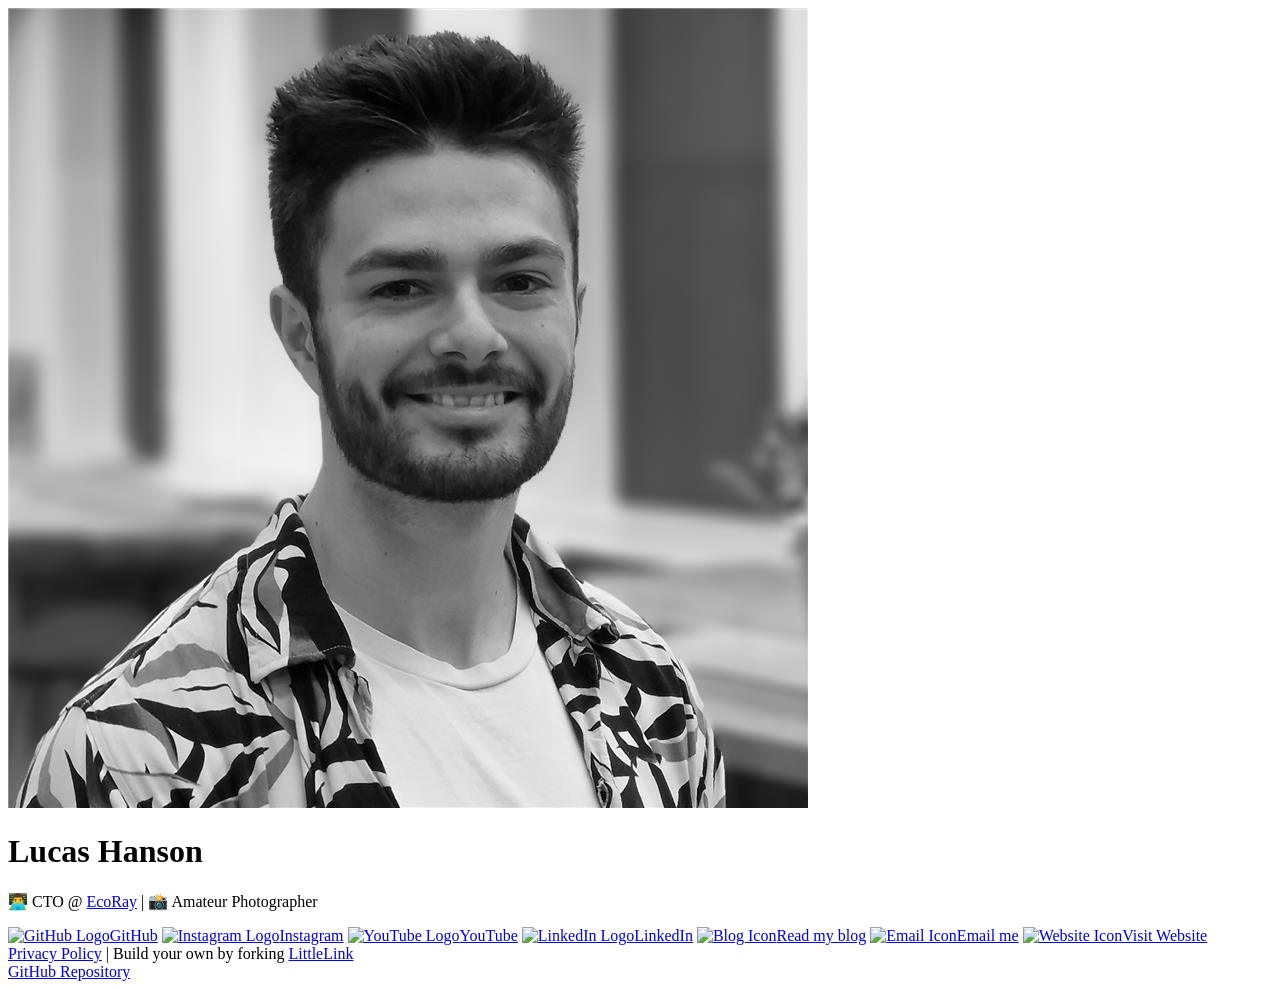
==== index.html @ f8c9f1c0 "Update personal description in index.html" ====
<!DOCTYPE html>

<!--
  To change the theme, change the class on the html tag below to one of:
  - theme-auto: Automatically switches based on user's system preferences
  - theme-light: Forces light theme
  - theme-dark: Forces dark theme
-->

<html class="theme-auto" lang="en"> <!-- Update`class="theme-auto" with your preference -->

  <head>
    <meta charset="utf-8">
    <meta name="viewport" content="width=device-width, initial-scale=1">

    <!-- Page Title - Change this to your name/brand (50-60 characters recommended) -->
    <title>Lucas Hanson</title>
    <link rel="icon" type="image/x-icon" href="images/logo.ico"> <!-- Update this with your own favicon -->

    <!-- Meta Description - Write a description (150-160 characters recommended) -->
    <meta name="description" content="CTO at EcoRay and Amateur Photographer">

    <!-- Keywords -->
    <meta name="keywords" content="Lucas Hanson, Software Developer, Photographer, Links">

    <!-- Canonical URL - Helps prevent duplicate content issues -->
    <meta rel="canonical" href="https://links.lucashanson.dk">

    <!-- Author Information -->
    <meta name="Lucas Hanson" content="Links to my social media profiles and websites.">

    <!-- Stylesheets -->
    <link rel="stylesheet" href="css/reset.css">
    <link rel="stylesheet" href="css/style.css">
    <link rel="stylesheet" href="css/brands.css">

    <!-- LittleLink Extended Stylesheet (Optional) -->
    <!-- <link rel="stylesheet" href="css/brands-extended.css"> -->
    <!-- Learn more at https://github.com/sethcottle/littlelink-extended.
         Remove comments if you've added LittleLink Extended dependencies -->

  </head>

<body>

    <div class="container">
        <div class="column">

            <!--
              By default, the Avatar is rounded. Use the following:
              - avatar--rounded: Automatically rounds the image
              - avatar--soft: Slightly rounds the image
              - avatar--none: Removes any rounding

              Be sure to replace the src with your own image path and update the alt text
            -->
            <img class="avatar avatar--rounded" src="images/profile_pic.jpg" alt="Lucas Hanson Profile Picture">

            <!-- Replace with your name or brand -->
            <h1>
              <div>Lucas Hanson</div>
            </h1>

            <!-- Add a short description about yourself or your brand -->
            <p>👨‍💻 CTO @ <a href="https://ecoray.dk">EcoRay</a> | 📸 Amateur Photographer</p>

            <!-- All your buttons go here -->
            <div class="button-stack" role="navigation">

              <!-- GitHub -->
              <a class="button button-github" href="/gh" target="_blank" rel="noopener" role="button"><img class="icon" aria-hidden="true" src="images/icons/github.svg" alt="GitHub Logo">GitHub</a>

              <!-- Instagram -->
              <a class="button button-instagram" href="/ig" target="_blank" rel="noopener" role="button"><img class="icon" aria-hidden="true" src="images/icons/instagram.svg" alt="Instagram Logo">Instagram</a>

              <!-- YouTube -->
              <a class="button button-yt" href="/yt" target="_blank" rel="noopener" role="button"><img class="icon" aria-hidden="true" src="images/icons/youtube.svg" alt="YouTube Logo">YouTube</a>
              
              <!-- LinkedIn -->
              <a class="button button-linked" href="/li" target="_blank" rel="noopener" role="button"><img class="icon" aria-hidden="true" src="images/icons/linkedin.svg" alt="LinkedIn Logo">LinkedIn</a>

              <!-- Generic Blog -->
              <a class="button button-default" href="https://lucashanson.dk/blog" target="_blank" rel="noopener" role="button"><img class="icon" aria-hidden="true" src="images/icons/generic-blog.svg" alt="Blog Icon">Read my blog</a>

              <!-- Generic Email -->
              <a class="button button-default" href="mailto:contact@lucashanson.dk" target="_blank" rel="noopener" role="button"><img class="icon" aria-hidden="true" src="images/icons/generic-email.svg" alt="Email Icon">Email me</a>

              <!-- Generic Website -->
              <a class="button button-default" href="https://lucashanson.dk" target="_blank" rel="noopener" role="button"><img class="icon" aria-hidden="true" src="images/icons/generic-website.svg" alt="Website Icon">Visit Website</a>

      </div>

      <!-- Feel free to add your own footer information, including updating `privacy.html` to reflect how your LittleLink fork is set up -->
      <footer>
        <a href="privacy.html">Privacy Policy</a> | Build your own by forking <a href="https://littlelink.io" target="_blank" rel="noopener">LittleLink</a><br/>
        <a href="/littlelink" target="_blank" rel="noopener">GitHub Repository</a>
        </footer>

    </div>
  </div>

</body>

</html>
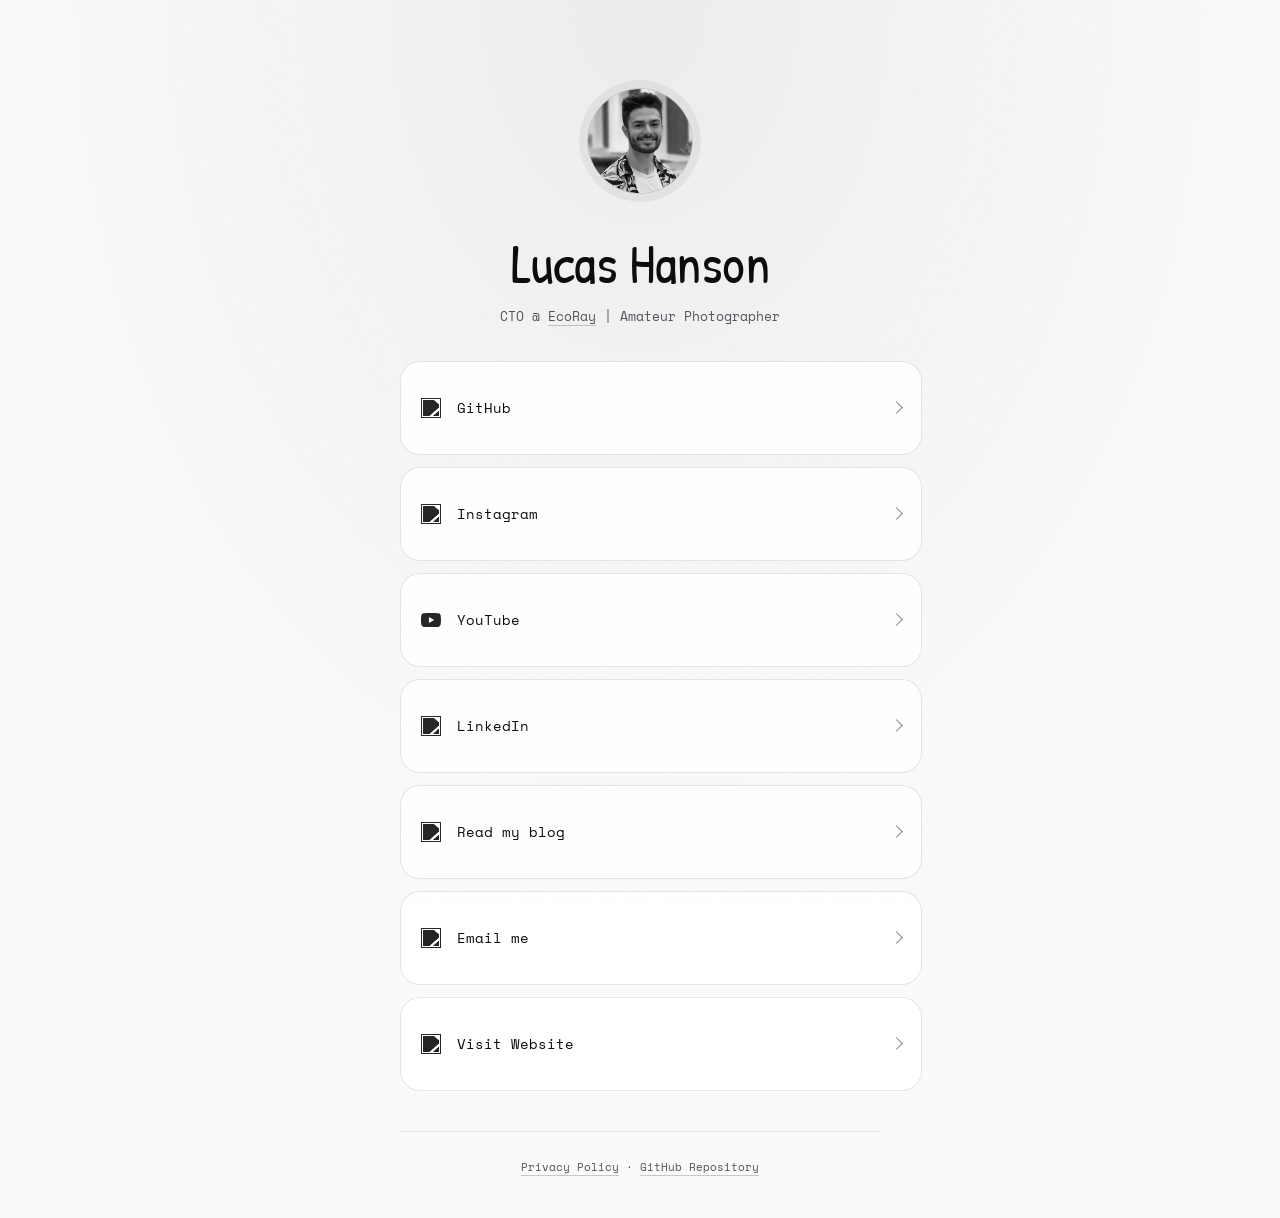
==== commit 8eba1fde: "feat(ui): align personal links with ObsidianUI" ====
--- a/index.html
+++ b/index.html
@@ -24,80 +24,61 @@
     <meta name="keywords" content="Lucas Hanson, Software Developer, Photographer, Links">
 
     <!-- Canonical URL - Helps prevent duplicate content issues -->
-    <meta rel="canonical" href="https://links.lucashanson.dk">
+    <link rel="canonical" href="https://links.lucashanson.dk/">
 
     <!-- Author Information -->
     <meta name="Lucas Hanson" content="Links to my social media profiles and websites.">
 
-    <!-- Stylesheets -->
+    <!-- Typography shared with lucashanson.dk -->
+    <link rel="preconnect" href="https://fonts.googleapis.com">
+    <link rel="preconnect" href="https://fonts.gstatic.com" crossorigin>
+    <link rel="stylesheet" href="https://fonts.googleapis.com/css2?family=Patrick+Hand&family=Space+Mono:wght@400&display=swap">
     <link rel="stylesheet" href="css/reset.css">
     <link rel="stylesheet" href="css/style.css">
-    <link rel="stylesheet" href="css/brands.css">
-
-    <!-- LittleLink Extended Stylesheet (Optional) -->
-    <!-- <link rel="stylesheet" href="css/brands-extended.css"> -->
-    <!-- Learn more at https://github.com/sethcottle/littlelink-extended.
-         Remove comments if you've added LittleLink Extended dependencies -->
 
   </head>
 
 <body>
 
-    <div class="container">
-        <div class="column">
+    <main class="container">
+            <img class="avatar avatar--rounded" src="images/profile_pic.jpg" width="104" height="104" alt="Lucas Hanson Profile Picture">
 
-            <!--
-              By default, the Avatar is rounded. Use the following:
-              - avatar--rounded: Automatically rounds the image
-              - avatar--soft: Slightly rounds the image
-              - avatar--none: Removes any rounding
-
-              Be sure to replace the src with your own image path and update the alt text
-            -->
-            <img class="avatar avatar--rounded" src="images/profile_pic.jpg" alt="Lucas Hanson Profile Picture">
-
-            <!-- Replace with your name or brand -->
-            <h1>
-              <div>Lucas Hanson</div>
-            </h1>
+            <h1>Lucas Hanson</h1>
 
             <!-- Add a short description about yourself or your brand -->
-            <p>👨‍💻 CTO @ <a href="https://ecoray.dk">EcoRay</a> | 📸 Amateur Photographer</p>
+            <p>CTO @ <a href="https://ecoray.dk">EcoRay</a> | Amateur Photographer</p>
 
             <!-- All your buttons go here -->
-            <div class="button-stack" role="navigation">
+            <nav class="button-stack" aria-label="Personal links">
 
               <!-- GitHub -->
-              <a class="button button-github" href="/gh" target="_blank" rel="noopener" role="button"><img class="icon" aria-hidden="true" src="images/icons/github.svg" alt="GitHub Logo">GitHub</a>
+              <a class="button" href="/gh" target="_blank" rel="noopener"><img class="icon" aria-hidden="true" src="images/icons/github.svg" alt="">GitHub</a>
 
               <!-- Instagram -->
-              <a class="button button-instagram" href="/ig" target="_blank" rel="noopener" role="button"><img class="icon" aria-hidden="true" src="images/icons/instagram.svg" alt="Instagram Logo">Instagram</a>
+              <a class="button" href="/ig" target="_blank" rel="noopener"><img class="icon" aria-hidden="true" src="images/icons/instagram.svg" alt="">Instagram</a>
 
               <!-- YouTube -->
-              <a class="button button-yt" href="/yt" target="_blank" rel="noopener" role="button"><img class="icon" aria-hidden="true" src="images/icons/youtube.svg" alt="YouTube Logo">YouTube</a>
+              <a class="button" href="/yt" target="_blank" rel="noopener"><img class="icon" aria-hidden="true" src="images/icons/youtube.svg" alt="">YouTube</a>
               
               <!-- LinkedIn -->
-              <a class="button button-linked" href="/li" target="_blank" rel="noopener" role="button"><img class="icon" aria-hidden="true" src="images/icons/linkedin.svg" alt="LinkedIn Logo">LinkedIn</a>
+              <a class="button" href="/li" target="_blank" rel="noopener"><img class="icon" aria-hidden="true" src="images/icons/linkedin.svg" alt="">LinkedIn</a>
 
               <!-- Generic Blog -->
-              <a class="button button-default" href="https://lucashanson.dk/blog" target="_blank" rel="noopener" role="button"><img class="icon" aria-hidden="true" src="images/icons/generic-blog.svg" alt="Blog Icon">Read my blog</a>
+              <a class="button" href="https://lucashanson.dk/blog" target="_blank" rel="noopener"><img class="icon" aria-hidden="true" src="images/icons/generic-blog.svg" alt="">Read my blog</a>
 
               <!-- Generic Email -->
-              <a class="button button-default" href="mailto:contact@lucashanson.dk" target="_blank" rel="noopener" role="button"><img class="icon" aria-hidden="true" src="images/icons/generic-email.svg" alt="Email Icon">Email me</a>
+              <a class="button" href="mailto:contact@lucashanson.dk" target="_blank" rel="noopener"><img class="icon" aria-hidden="true" src="images/icons/generic-email.svg" alt="">Email me</a>
 
               <!-- Generic Website -->
-              <a class="button button-default" href="https://lucashanson.dk" target="_blank" rel="noopener" role="button"><img class="icon" aria-hidden="true" src="images/icons/generic-website.svg" alt="Website Icon">Visit Website</a>
+              <a class="button" href="https://lucashanson.dk" target="_blank" rel="noopener"><img class="icon" aria-hidden="true" src="images/icons/generic-website.svg" alt="">Visit Website</a>
 
-      </div>
+            </nav>
 
-      <!-- Feel free to add your own footer information, including updating `privacy.html` to reflect how your LittleLink fork is set up -->
       <footer>
-        <a href="privacy.html">Privacy Policy</a> | Build your own by forking <a href="https://littlelink.io" target="_blank" rel="noopener">LittleLink</a><br/>
-        <a href="/littlelink" target="_blank" rel="noopener">GitHub Repository</a>
+        <a href="privacy.html">Privacy Policy</a> · <a href="/littlelink" target="_blank" rel="noopener">GitHub Repository</a>
         </footer>
 
-    </div>
-  </div>
+    </main>
 
 </body>
 
--- a/css/style.css
+++ b/css/style.css
@@ -0,0 +1,237 @@
+/* LittleLink · MIT license · https://littlelink.io
+   ObsidianUI palette and typography shared with lucashanson.dk. */
+:root {
+  font-size: 16px;
+  color-scheme: dark;
+  --font-hand: "Patrick Hand", "Segoe Print", cursive;
+  --font-mono: "Space Mono", ui-monospace, SFMono-Regular, Menlo, monospace;
+  --background: #050505;
+  --foreground: #fafafa;
+  --card: #0d0d0f;
+  --muted: #141417;
+  --muted-foreground: #a1a1aa;
+  --border: rgba(255, 255, 255, 0.09);
+  --border-strong: rgba(255, 255, 255, 0.18);
+  --glow: rgba(255, 255, 255, 0.07);
+  --icon-filter: brightness(0) invert(1);
+  --ease-out-expo: cubic-bezier(0.22, 1, 0.36, 1);
+}
+
+:root.theme-light {
+  color-scheme: light;
+  --background: #fafafa;
+  --foreground: #0a0a0a;
+  --card: #ffffff;
+  --muted: #f0f0f2;
+  --muted-foreground: #52525b;
+  --border: rgba(0, 0, 0, 0.1);
+  --border-strong: rgba(0, 0, 0, 0.2);
+  --glow: rgba(0, 0, 0, 0.05);
+  --icon-filter: brightness(0);
+}
+
+@media (prefers-color-scheme: light) {
+  :root.theme-auto {
+    color-scheme: light;
+    --background: #fafafa;
+    --foreground: #0a0a0a;
+    --card: #ffffff;
+    --muted: #f0f0f2;
+    --muted-foreground: #52525b;
+    --border: rgba(0, 0, 0, 0.1);
+    --border-strong: rgba(0, 0, 0, 0.2);
+    --glow: rgba(0, 0, 0, 0.05);
+    --icon-filter: brightness(0);
+  }
+}
+
+body {
+  background: var(--background);
+  color: var(--foreground);
+  font-family: var(--font-mono);
+  font-size: 0.875rem;
+  line-height: 1.75;
+  isolation: isolate;
+}
+
+body::before {
+  content: "";
+  position: fixed;
+  inset: 0;
+  z-index: -1;
+  pointer-events: none;
+  background: radial-gradient(ellipse at 50% 0%, var(--glow), transparent 65%);
+}
+
+body::after {
+  content: "";
+  position: fixed;
+  inset: 0;
+  z-index: 1;
+  pointer-events: none;
+  opacity: 0.035;
+  background-image: url("data:image/svg+xml,%3Csvg xmlns='http://www.w3.org/2000/svg' width='140' height='140'%3E%3Cfilter id='n'%3E%3CfeTurbulence type='fractalNoise' baseFrequency='0.9' numOctaves='2' stitchTiles='stitch'/%3E%3C/filter%3E%3Crect width='100%25' height='100%25' filter='url(%23n)'/%3E%3C/svg%3E");
+}
+
+.container,
+.container-left {
+  width: 100%;
+  margin-inline: auto;
+  padding: clamp(2.5rem, 7vw, 5rem) 1.25rem 2rem;
+}
+
+.container {
+  max-width: 30rem;
+  text-align: center;
+}
+
+.container-left {
+  max-width: 48rem;
+}
+
+.avatar {
+  display: block;
+  width: 6.5rem;
+  height: 6.5rem;
+  margin: 0 auto 1.5rem;
+  object-fit: cover;
+  border: 1px solid var(--border-strong);
+  box-shadow: 0 0 0 0.5rem var(--glow);
+}
+
+.avatar--rounded { border-radius: 50%; }
+.avatar--soft { border-radius: 1.25rem; }
+.avatar--none { border-radius: 0; }
+
+h1, h2, h3 {
+  font-family: var(--font-hand);
+  font-weight: 400;
+  line-height: 1.1;
+  letter-spacing: -0.01em;
+  overflow-wrap: break-word;
+}
+
+h1 {
+  font-size: clamp(2.75rem, 8vw, 3.5rem);
+  margin-bottom: 0.75rem;
+}
+
+h2 {
+  font-size: 2rem;
+  margin-bottom: 1rem;
+}
+
+h3 {
+  font-size: 1.5rem;
+  margin: 1.5rem 0 0.75rem;
+}
+
+.container p {
+  color: var(--muted-foreground);
+  max-width: 25rem;
+  margin: 0 auto 2rem;
+  font-size: 0.8125rem;
+  line-height: 1.8;
+  text-wrap: balance;
+}
+
+a {
+  color: inherit;
+  text-decoration: underline;
+  text-decoration-color: var(--border-strong);
+  text-underline-offset: 4px;
+}
+
+a:hover {
+  text-decoration-color: currentColor;
+}
+
+:focus-visible {
+  outline: 2px solid var(--foreground);
+  outline-offset: 4px;
+}
+
+::selection {
+  color: var(--background);
+  background: var(--foreground);
+}
+
+.button-stack {
+  display: grid;
+  gap: 0.75rem;
+}
+
+.button {
+  display: flex;
+  align-items: center;
+  gap: 1rem;
+  width: 100%;
+  min-height: 3.75rem;
+  padding: 1rem 1.25rem;
+  border: 1px solid var(--border);
+  border-radius: 1.25rem;
+  background: var(--card);
+  color: var(--foreground);
+  font-size: 0.875rem;
+  line-height: 1.5;
+  text-decoration: none;
+  text-align: left;
+  transition: background-color 0.2s ease, border-color 0.2s ease,
+    box-shadow 0.2s ease, transform 0.25s var(--ease-out-expo);
+}
+
+.button::after {
+  content: "";
+  width: 0.5rem;
+  height: 0.5rem;
+  margin-left: auto;
+  border-top: 1px solid currentColor;
+  border-right: 1px solid currentColor;
+  flex-shrink: 0;
+  opacity: 0.5;
+  transform: rotate(45deg);
+}
+
+.button:focus-visible {
+  background: var(--muted);
+  border-color: var(--border-strong);
+}
+
+@media (hover: hover) {
+  .button:hover {
+    background: var(--muted);
+    border-color: var(--border-strong);
+    box-shadow: 0 0 1.5rem var(--glow);
+    transform: translateY(-2px);
+  }
+}
+
+.icon {
+  width: 1.25rem;
+  height: 1.25rem;
+  flex-shrink: 0;
+  filter: var(--icon-filter);
+  opacity: 0.85;
+}
+
+footer {
+  margin-top: 2.5rem;
+  padding-top: 1.5rem;
+  border-top: 1px solid var(--border);
+  color: var(--muted-foreground);
+  font-size: 0.6875rem;
+  line-height: 2;
+}
+
+.container footer p { font-size: inherit; margin: 0; }
+
+.container-left nav { margin-bottom: 2rem; }
+.container-left section { margin-block: 2rem; }
+.container-left p { margin-bottom: 1rem; }
+.container-left ul { padding-left: 1.25rem; list-style: disc; }
+.container-left li { margin-bottom: 0.5rem; }
+
+@media (prefers-reduced-motion: reduce) {
+  .button { transition: none; }
+  .button:hover { transform: none; }
+}
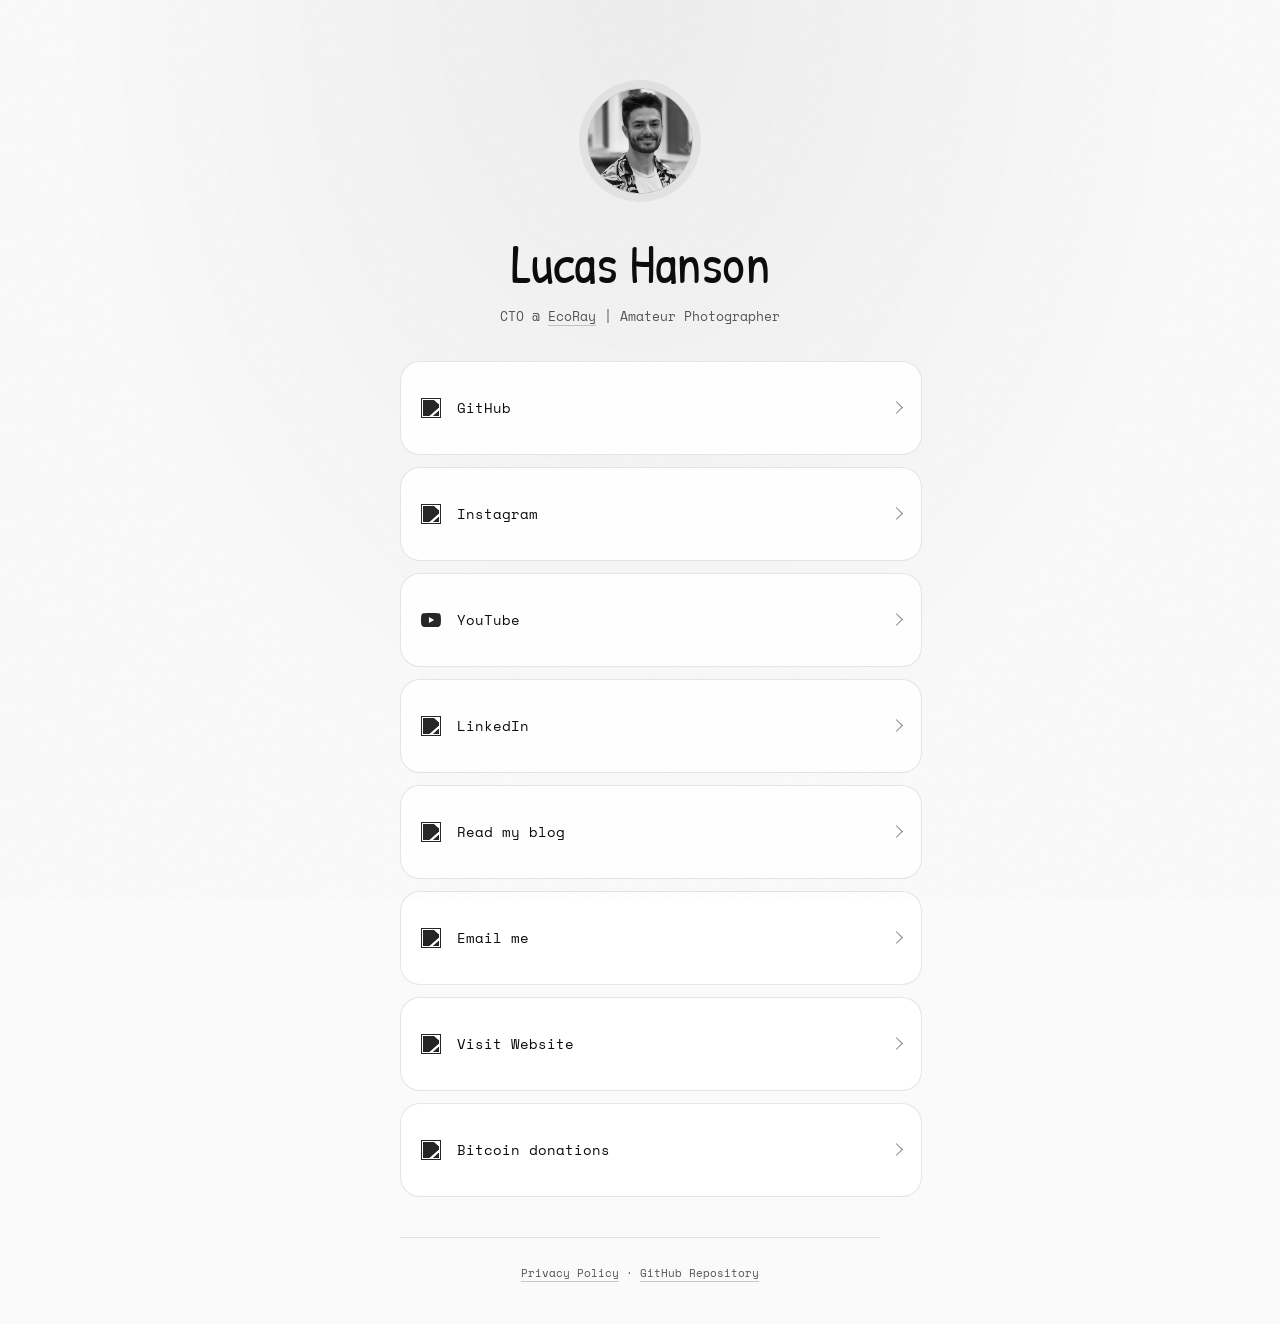
==== commit c030c9e5: "feat(bitcoin): add donation button and shortcuts" ====
--- a/index.html
+++ b/index.html
@@ -72,6 +72,9 @@
               <!-- Generic Website -->
               <a class="button" href="https://lucashanson.dk" target="_blank" rel="noopener"><img class="icon" aria-hidden="true" src="images/icons/generic-website.svg" alt="">Visit Website</a>
 
+              <!-- Bitcoin donations -->
+              <a class="button" href="/btc" target="_blank" rel="noopener"><img class="icon" aria-hidden="true" src="images/icons/cash-app-btc.svg" alt="">Bitcoin donations</a>
+
             </nav>
 
       <footer>
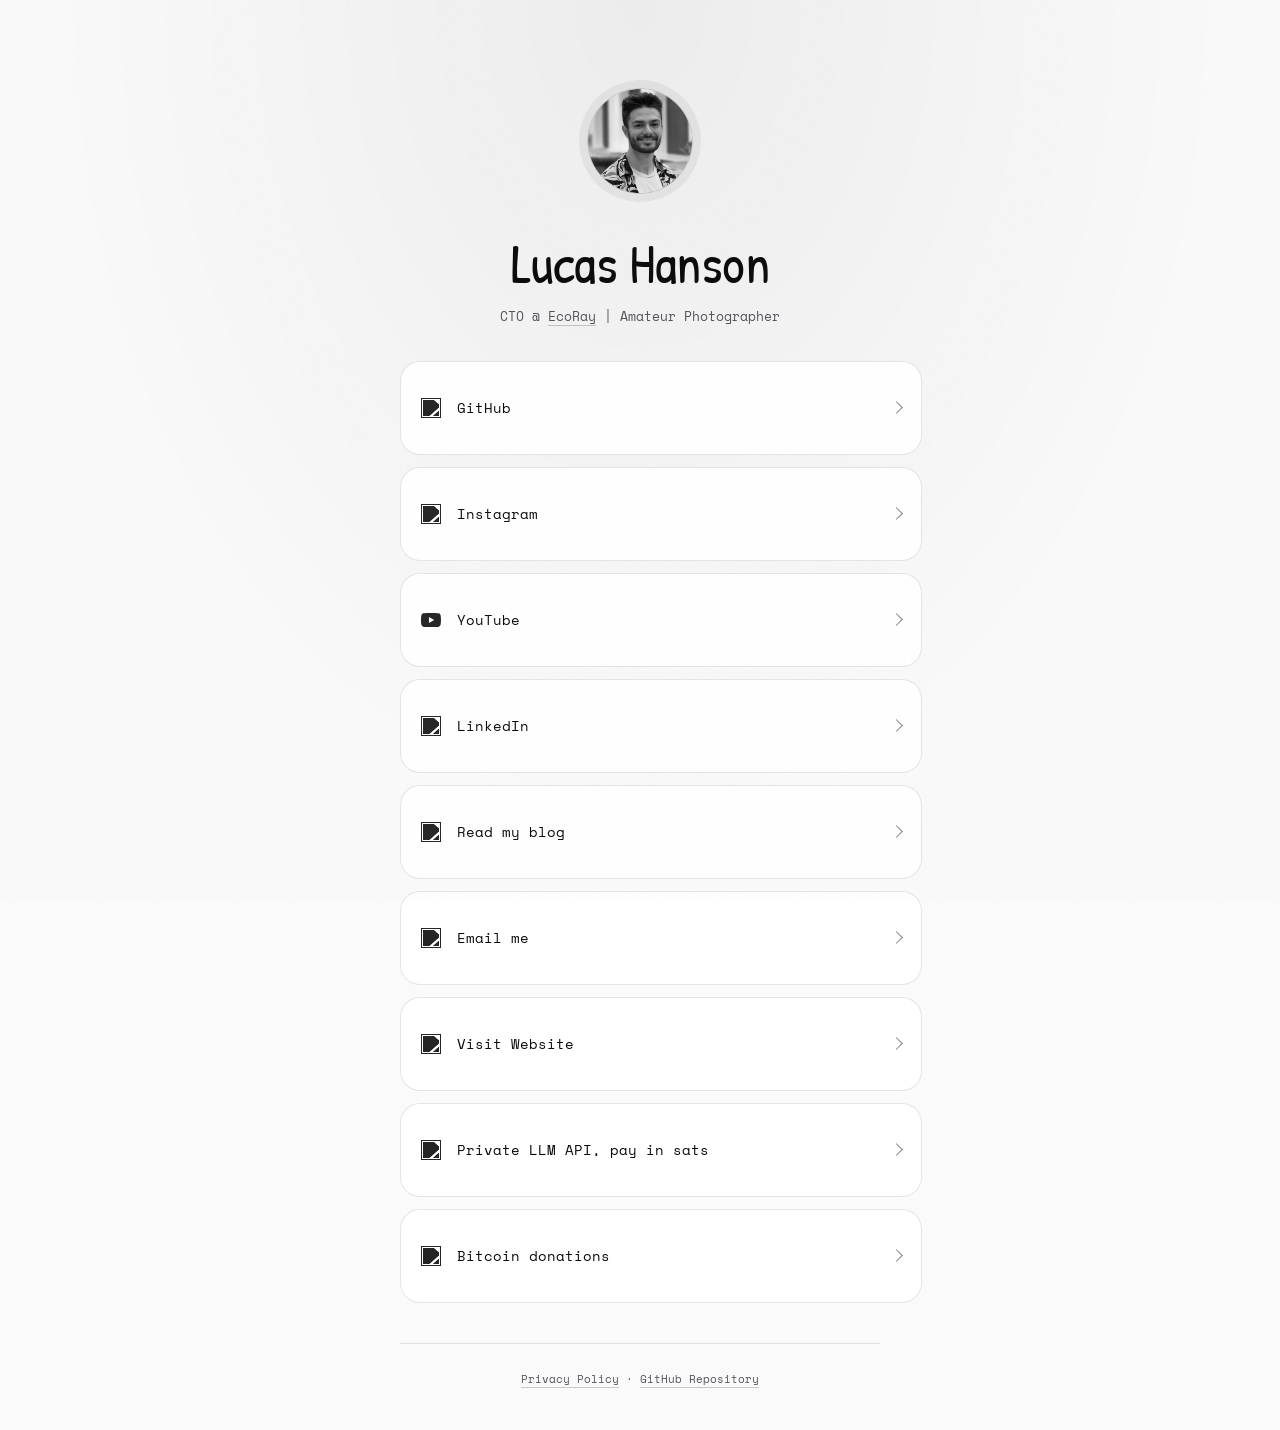
==== commit a4f39815: "feat(nocturne): add private LLM API button and /llm shortcut" ====
--- a/index.html
+++ b/index.html
@@ -72,6 +72,9 @@
               <!-- Generic Website -->
               <a class="button" href="https://lucashanson.dk" target="_blank" rel="noopener"><img class="icon" aria-hidden="true" src="images/icons/generic-website.svg" alt="">Visit Website</a>
 
+              <!-- nocturne LLM API -->
+              <a class="button" href="/llm" target="_blank" rel="noopener"><img class="icon" aria-hidden="true" src="images/icons/generic-computer.svg" alt="">Private LLM API, pay in sats</a>
+
               <!-- Bitcoin donations -->
               <a class="button" href="/btc" target="_blank" rel="noopener"><img class="icon" aria-hidden="true" src="images/icons/cash-app-btc.svg" alt="">Bitcoin donations</a>
 
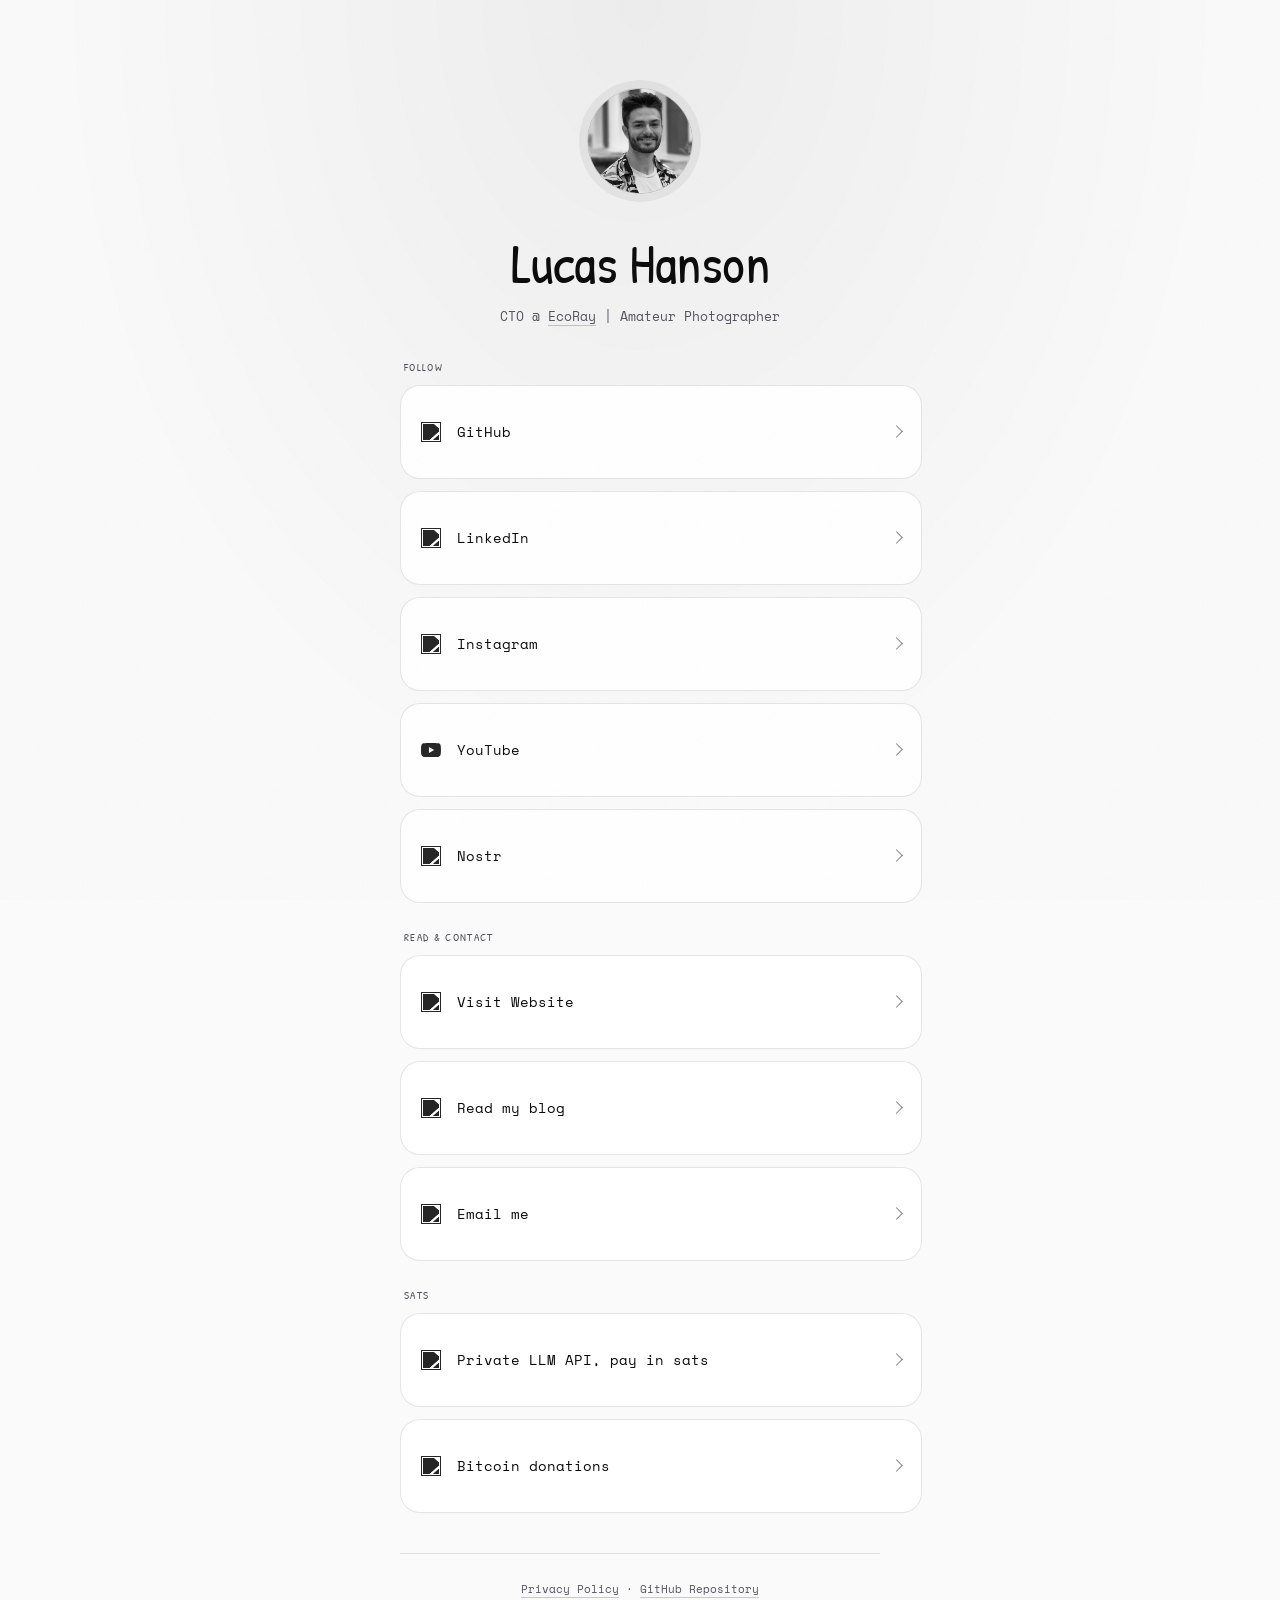
==== commit a358c70a: "feat: add Nostr, group links under small headings" ====
--- a/index.html
+++ b/index.html
@@ -51,30 +51,29 @@
             <!-- All your buttons go here -->
             <nav class="button-stack" aria-label="Personal links">
 
+              <h2 class="group-label">Follow</h2>
               <!-- GitHub -->
               <a class="button" href="/gh" target="_blank" rel="noopener"><img class="icon" aria-hidden="true" src="images/icons/github.svg" alt="">GitHub</a>
-
+              <!-- LinkedIn -->
+              <a class="button" href="/li" target="_blank" rel="noopener"><img class="icon" aria-hidden="true" src="images/icons/linkedin.svg" alt="">LinkedIn</a>
               <!-- Instagram -->
               <a class="button" href="/ig" target="_blank" rel="noopener"><img class="icon" aria-hidden="true" src="images/icons/instagram.svg" alt="">Instagram</a>
-
               <!-- YouTube -->
               <a class="button" href="/yt" target="_blank" rel="noopener"><img class="icon" aria-hidden="true" src="images/icons/youtube.svg" alt="">YouTube</a>
-              
-              <!-- LinkedIn -->
-              <a class="button" href="/li" target="_blank" rel="noopener"><img class="icon" aria-hidden="true" src="images/icons/linkedin.svg" alt="">LinkedIn</a>
+              <!-- Nostr -->
+              <a class="button" href="/nostr" target="_blank" rel="noopener"><img class="icon" aria-hidden="true" src="images/icons/generic-sms.svg" alt="">Nostr</a>
 
+              <h2 class="group-label">Read &amp; contact</h2>
+              <!-- Generic Website -->
+              <a class="button" href="https://lucashanson.dk" target="_blank" rel="noopener"><img class="icon" aria-hidden="true" src="images/icons/generic-website.svg" alt="">Visit Website</a>
               <!-- Generic Blog -->
               <a class="button" href="https://lucashanson.dk/blog" target="_blank" rel="noopener"><img class="icon" aria-hidden="true" src="images/icons/generic-blog.svg" alt="">Read my blog</a>
-
               <!-- Generic Email -->
               <a class="button" href="mailto:contact@lucashanson.dk" target="_blank" rel="noopener"><img class="icon" aria-hidden="true" src="images/icons/generic-email.svg" alt="">Email me</a>
 
-              <!-- Generic Website -->
-              <a class="button" href="https://lucashanson.dk" target="_blank" rel="noopener"><img class="icon" aria-hidden="true" src="images/icons/generic-website.svg" alt="">Visit Website</a>
-
+              <h2 class="group-label">Sats</h2>
               <!-- nocturne LLM API -->
               <a class="button" href="/llm" target="_blank" rel="noopener"><img class="icon" aria-hidden="true" src="images/icons/generic-computer.svg" alt="">Private LLM API, pay in sats</a>
-
               <!-- Bitcoin donations -->
               <a class="button" href="/btc" target="_blank" rel="noopener"><img class="icon" aria-hidden="true" src="images/icons/cash-app-btc.svg" alt="">Bitcoin donations</a>
 
--- a/css/style.css
+++ b/css/style.css
@@ -161,6 +161,21 @@
   gap: 0.75rem;
 }
 
+.group-label {
+  margin: 1rem 0 0;
+  color: var(--muted-foreground);
+  font-size: 0.6875rem;
+  font-weight: 500;
+  letter-spacing: 0.12em;
+  text-transform: uppercase;
+  text-align: left;
+  padding-left: 0.25rem;
+}
+
+.group-label:first-child {
+  margin-top: 0;
+}
+
 .button {
   display: flex;
   align-items: center;
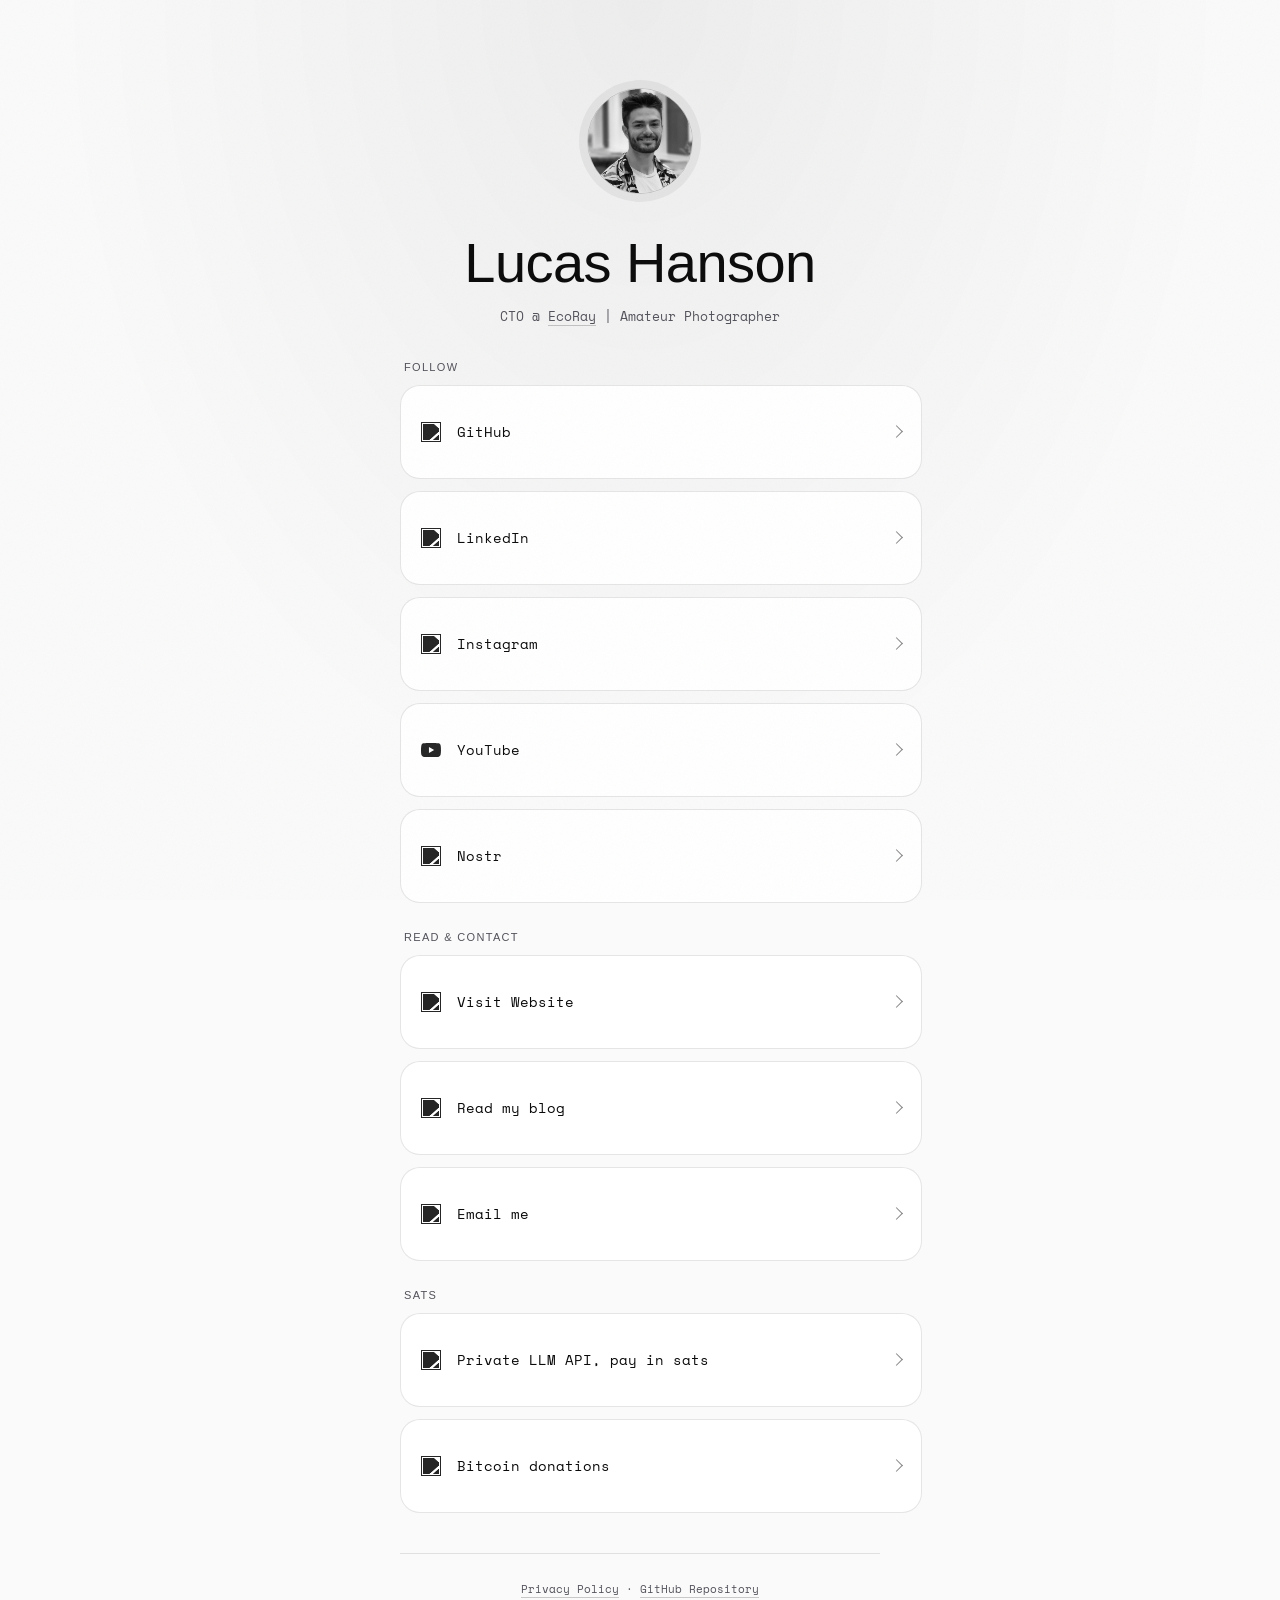
==== commit 5ec3273a: "feat: align heading typography with portfolio Arial/Helvetica stack Swap Patrick Hand headings for t" ====
--- a/index.html
+++ b/index.html
@@ -32,7 +32,7 @@
     <!-- Typography shared with lucashanson.dk -->
     <link rel="preconnect" href="https://fonts.googleapis.com">
     <link rel="preconnect" href="https://fonts.gstatic.com" crossorigin>
-    <link rel="stylesheet" href="https://fonts.googleapis.com/css2?family=Patrick+Hand&family=Space+Mono:wght@400&display=swap">
+    <link rel="stylesheet" href="https://fonts.googleapis.com/css2?family=Space+Mono:wght@400&display=swap">
     <link rel="stylesheet" href="css/reset.css">
     <link rel="stylesheet" href="css/style.css">
 
--- a/css/style.css
+++ b/css/style.css
@@ -3,7 +3,7 @@
 :root {
   font-size: 16px;
   color-scheme: dark;
-  --font-hand: "Patrick Hand", "Segoe Print", cursive;
+  --font-heading: Arial, Helvetica, sans-serif;
   --font-mono: "Space Mono", ui-monospace, SFMono-Regular, Menlo, monospace;
   --background: #050505;
   --foreground: #fafafa;
@@ -104,7 +104,7 @@
 .avatar--none { border-radius: 0; }
 
 h1, h2, h3 {
-  font-family: var(--font-hand);
+  font-family: var(--font-heading);
   font-weight: 400;
   line-height: 1.1;
   letter-spacing: -0.01em;
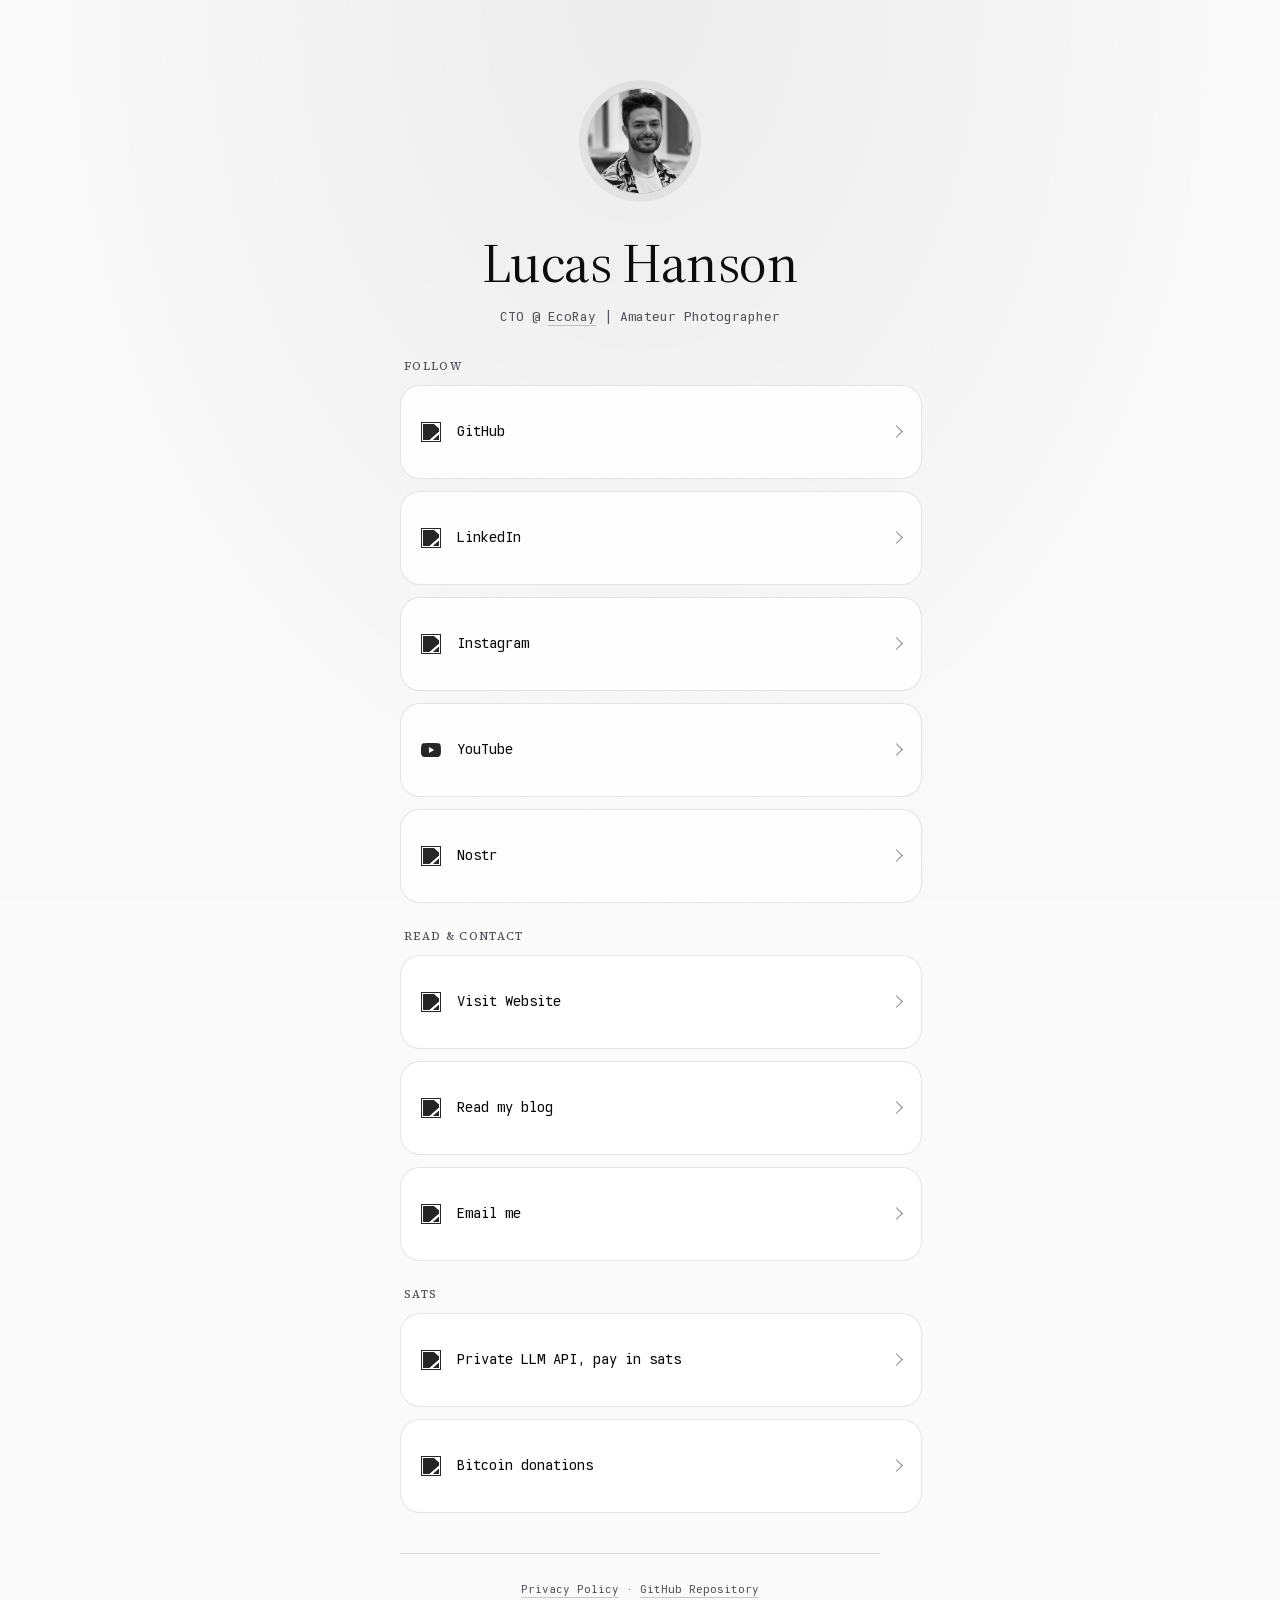
==== commit cf8f0115: "feat(typography): pair serif headings with Obel Mono links" ====
--- a/index.html
+++ b/index.html
@@ -15,7 +15,8 @@
 
     <!-- Page Title - Change this to your name/brand (50-60 characters recommended) -->
     <title>Lucas Hanson</title>
-    <link rel="icon" type="image/x-icon" href="images/logo.ico"> <!-- Update this with your own favicon -->
+    <link rel="icon" type="image/x-icon" href="images/logo.ico"> <!-- hbit mark, synced from lucasfth/brand v1 -->
+    <link rel="apple-touch-icon" href="images/apple-touch-icon.png">
 
     <!-- Meta Description - Write a description (150-160 characters recommended) -->
     <meta name="description" content="CTO at EcoRay and Amateur Photographer">
@@ -30,9 +31,8 @@
     <meta name="Lucas Hanson" content="Links to my social media profiles and websites.">
 
     <!-- Typography shared with lucashanson.dk -->
-    <link rel="preconnect" href="https://fonts.googleapis.com">
-    <link rel="preconnect" href="https://fonts.gstatic.com" crossorigin>
-    <link rel="stylesheet" href="https://fonts.googleapis.com/css2?family=Space+Mono:wght@400&display=swap">
+    <link rel="preload" href="fonts/obel-mono/ObelMono-VF.woff2" as="font" type="font/woff2" crossorigin>
+    <link rel="preload" href="fonts/source-serif-4/SourceSerif4Variable-Roman.ttf.woff2" as="font" type="font/woff2" crossorigin>
     <link rel="stylesheet" href="css/reset.css">
     <link rel="stylesheet" href="css/style.css">
 
--- a/css/style.css
+++ b/css/style.css
@@ -1,10 +1,40 @@
+@font-face {
+  font-family: "Source Serif 4";
+  src: url("../fonts/source-serif-4/SourceSerif4Variable-Roman.ttf.woff2") format("woff2");
+  font-weight: 200 900;
+  font-style: normal;
+  font-display: swap;
+}
+@font-face {
+  font-family: "Source Serif 4";
+  src: url("../fonts/source-serif-4/SourceSerif4Variable-Italic.ttf.woff2") format("woff2");
+  font-weight: 200 900;
+  font-style: italic;
+  font-display: swap;
+}
+
+@font-face {
+  font-family: "Obel Mono";
+  src: url("../fonts/obel-mono/ObelMono-VF.woff2") format("woff2");
+  font-weight: 100 900;
+  font-style: normal;
+  font-display: swap;
+}
+@font-face {
+  font-family: "Obel Mono";
+  src: url("../fonts/obel-mono/ObelMono-Italic-VF.woff2") format("woff2");
+  font-weight: 100 900;
+  font-style: italic;
+  font-display: swap;
+}
+
 /* LittleLink · MIT license · https://littlelink.io
    ObsidianUI palette and typography shared with lucashanson.dk. */
 :root {
   font-size: 16px;
   color-scheme: dark;
-  --font-heading: Arial, Helvetica, sans-serif;
-  --font-mono: "Space Mono", ui-monospace, SFMono-Regular, Menlo, monospace;
+  --font-heading: "Source Serif 4", Georgia, serif;
+  --font-mono: "Obel Mono", ui-monospace, SFMono-Regular, Menlo, monospace;
   --background: #050505;
   --foreground: #fafafa;
   --card: #0d0d0f;
@@ -105,6 +135,7 @@
 
 h1, h2, h3 {
   font-family: var(--font-heading);
+  font-optical-sizing: auto;
   font-weight: 400;
   line-height: 1.1;
   letter-spacing: -0.01em;
